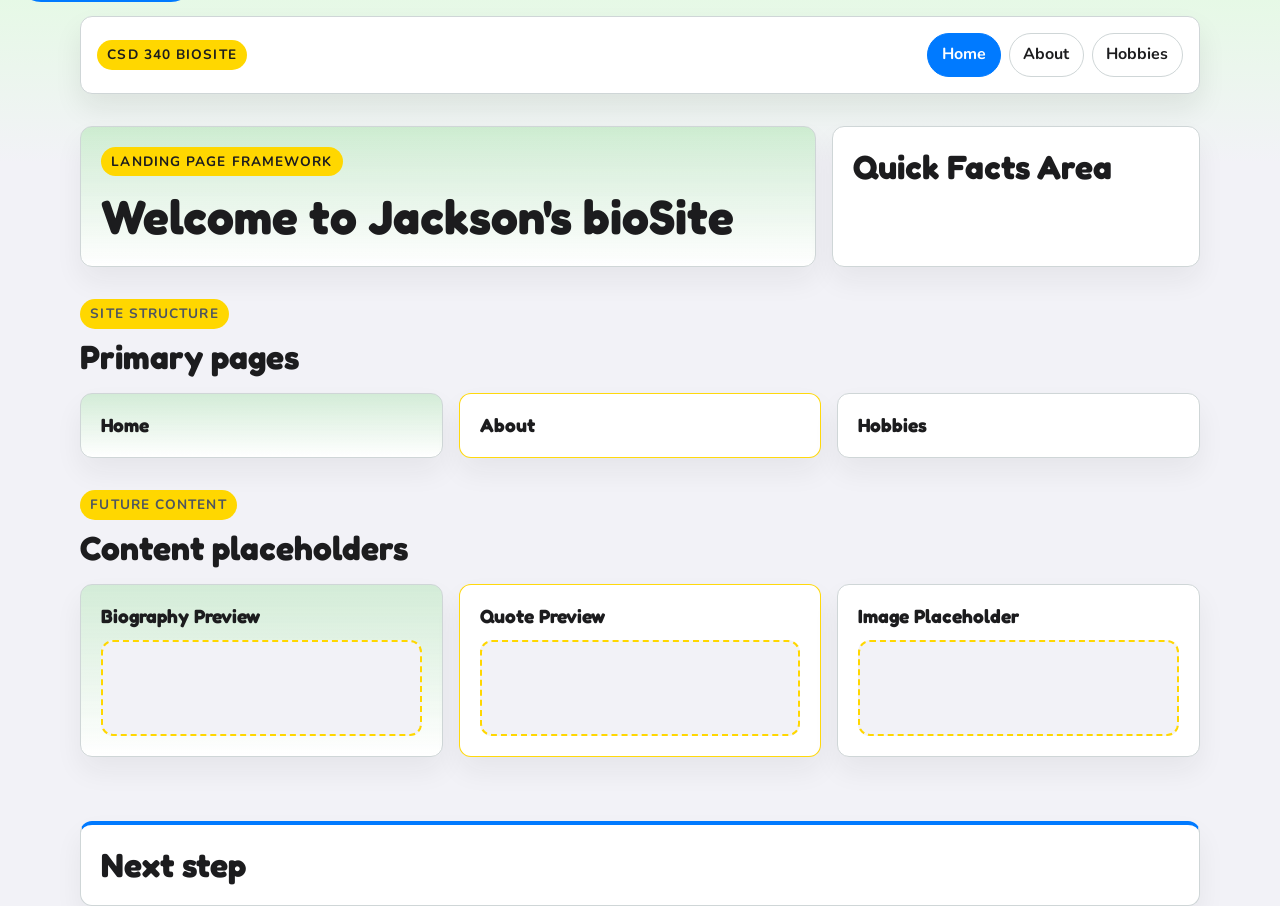
==== index.html @ bcb5617e "Comiting inital 3 html pages and linked CSS page for Module 6.3" ====
<!DOCTYPE html>
<html lang="en">
<head>
  <meta charset="UTF-8">
  <meta name="viewport" content="width=device-width, initial-scale=1.0">
  <meta name="description" content="Landing page framework for Jackson's bioSite.">
  <title>Jackson's bioSite | Home</title>
  <link rel="stylesheet" href="site.css">
</head>
<body>
  <a class="skip-link" href="#main-content">Skip to main content</a>
  <header class="site-header">
    <div class="site-shell header-bar">
      <div class="brand-block">
        <p class="page-tag">CSD 340 bioSite</p>
      </div>
      <nav aria-label="Primary navigation">
        <ul class="nav-list">
          <li><a aria-current="page" href="index.html">Home</a></li>
          <li><a href="about.html">About</a></li>
          <li><a href="hobbies.html">Hobbies</a></li>
        </ul>
      </nav>
    </div>
  </header>

  <main id="main-content">
    <section class="site-shell hero">
      <div class="hero-copy">
        <p class="page-tag">Landing Page Framework</p>
        <h1>Welcome to Jackson's bioSite</h1>
      </div>

      <div class="hero-side">
        <div class="content-card">
          <h2>Quick Facts Area</h2>
        </div>
      </div>
    </section>

    <section class="site-shell section-block">
      <div class="section-heading">
        <p class="page-tag">Site Structure</p>
        <h2>Primary pages</h2>
      </div>
      <div class="card-grid three-up">
        <article class="content-card">
          <h3>Home</h3>
        </article>
        <article class="content-card">
          <h3>About</h3>
        </article>
        <article class="content-card">
          <h3>Hobbies</h3>
        </article>
      </div>
    </section>

    <section class="site-shell section-block">
      <div class="section-heading">
        <p class="page-tag">Future Content</p>
        <h2>Content placeholders</h2>
      </div>
      <div class="card-grid three-up">
        <article class="content-card">
          <h3>Biography Preview</h3>
          <div class="placeholder-box"></div>
        </article>
        <article class="content-card">
          <h3>Quote Preview</h3>
          <div class="placeholder-box"></div>
        </article>
        <article class="content-card">
          <h3>Image Placeholder</h3>
          <div class="placeholder-box"></div>
        </article>
      </div>
    </section>
  </main>

  <footer class="site-shell">
    <div class="footer-card">
      <h2>Next step</h2>
    </div>
  </footer>
</body>
</html>
---- site.css ----
@import url("https://fonts.googleapis.com/css2?family=Fredoka+One&family=Nunito:wght@400;600;700;800&display=swap");

:root {
  --color-background: #f2f2f7;
  --color-surface: #ffffff;
  --color-border: #cfd6d7;
  --color-text: #1c1c1e;
  --color-muted: #4e5560;
  --color-accent: #007aff;
  --color-highlight: #ffd700;
  --color-support: #32cd32;
  --font-heading: "Fredoka One", "Trebuchet MS", sans-serif;
  --font-body: "Nunito", Arial, Helvetica, sans-serif;
  --space-1: 0.5rem;
  --space-2: 1rem;
  --space-3: 1.5rem;
  --space-4: 2rem;
  --radius: 0.75rem;
  --site-width: 70rem;
}

* {
  box-sizing: border-box;
}

body {
  margin: 0;
  font-family: var(--font-body);
  line-height: 1.6;
  color: var(--color-text);
  background:
    linear-gradient(180deg, rgba(50, 205, 50, 0.12) 0%, rgba(242, 242, 247, 1) 18%, rgba(242, 242, 247, 1) 100%);
}

a {
  color: var(--color-accent);
  transition: color 160ms ease, background-color 160ms ease, border-color 160ms ease;
}

a:hover,
a:focus-visible {
  color: var(--color-text);
}

h1,
h2,
h3 {
  margin: 0;
  font-family: var(--font-heading);
  line-height: 1.2;
}

h1 {
  font-size: clamp(2rem, 1.8rem + 1.5vw, 3rem);
}

h2 {
  font-size: clamp(1.5rem, 1.3rem + 1vw, 2.2rem);
}

h3 {
  font-size: 1.2rem;
}

p,
ul {
  margin: 0;
}

ul {
  padding-left: 1.25rem;
}

.skip-link {
  position: absolute;
  left: 1rem;
  top: -3rem;
  padding: 0.75rem 1rem;
  background: var(--color-accent);
  color: var(--color-surface);
  text-decoration: none;
  border-radius: 999px;
}

.skip-link:focus {
  top: 1rem;
}

.site-shell {
  width: min(calc(100% - 2rem), var(--site-width));
  margin: 0 auto;
}

.page-tag {
  display: inline-flex;
  align-items: center;
  width: fit-content;
  padding: 0.25rem 0.65rem;
  border-radius: 999px;
  font-size: 0.85rem;
  font-weight: 700;
  letter-spacing: 0.08em;
  text-transform: uppercase;
  color: var(--color-text);
  background: var(--color-highlight);
}

.site-header {
  padding: var(--space-2) 0;
}

.header-bar {
  display: flex;
  flex-wrap: wrap;
  align-items: center;
  justify-content: space-between;
  gap: var(--space-2);
  padding: var(--space-2);
  border: 1px solid var(--color-border);
  border-radius: var(--radius);
  background: var(--color-surface);
  box-shadow: 0 14px 28px rgba(28, 28, 30, 0.08);
}

.brand-block {
  display: grid;
  gap: 0.25rem;
}

.nav-list {
  display: flex;
  flex-wrap: wrap;
  gap: 0.5rem;
  margin: 0;
  padding: 0;
  list-style: none;
}

.nav-list a {
  display: inline-block;
  padding: 0.5rem 0.85rem;
  border: 1px solid var(--color-border);
  border-radius: 999px;
  text-decoration: none;
  color: var(--color-text);
  background: var(--color-surface);
  font-weight: 700;
}

.nav-list a[aria-current="page"] {
  background: var(--color-accent);
  border-color: var(--color-accent);
  color: var(--color-surface);
}

.nav-list a:hover,
.nav-list a:focus-visible {
  background: var(--color-accent);
  border-color: var(--color-accent);
  color: var(--color-surface);
}

main {
  padding-bottom: var(--space-4);
}

.hero {
  display: grid;
  gap: var(--space-2);
  padding: var(--space-2) 0 var(--space-4);
}

.hero-copy,
.content-card,
.footer-card {
  display: grid;
  gap: 0.75rem;
  padding: 1.25rem;
  border: 1px solid var(--color-border);
  border-radius: var(--radius);
  background: var(--color-surface);
  box-shadow: 0 14px 28px rgba(28, 28, 30, 0.06);
}

.hero-copy {
  background: linear-gradient(180deg, rgba(50, 205, 50, 0.18) 0%, rgba(255, 255, 255, 0.98) 100%);
}

.hero-side,
.card-grid {
  display: grid;
  gap: var(--space-2);
}

.section-block {
  padding-bottom: var(--space-4);
}

.section-heading {
  display: grid;
  gap: 0.5rem;
  margin-bottom: var(--space-2);
}

.section-heading p,
.content-card p,
.content-card li,
.footer-card p {
  color: var(--color-muted);
}

.placeholder-box {
  min-height: 6rem;
  padding: 1rem;
  border: 2px dashed var(--color-highlight);
  border-radius: var(--radius);
  background: var(--color-background);
  color: var(--color-muted);
}

.content-card h3,
.footer-card h2,
.hero-copy h1,
.hero-side h2,
.section-heading h2 {
  color: var(--color-text);
}

.card-grid.three-up .content-card:first-child {
  background: linear-gradient(180deg, rgba(50, 205, 50, 0.16) 0%, rgba(255, 255, 255, 1) 100%);
}

.card-grid.three-up .content-card:nth-child(2) {
  border-color: rgba(255, 215, 0, 0.95);
}

.footer-card {
  border-top: 4px solid var(--color-accent);
}

.placeholder-list {
  display: grid;
  gap: 0.4rem;
}

@media (min-width: 760px) {
  .hero {
    grid-template-columns: minmax(0, 2fr) minmax(16rem, 1fr);
  }

  .card-grid.two-up {
    grid-template-columns: repeat(2, minmax(0, 1fr));
  }

  .card-grid.three-up {
    grid-template-columns: repeat(3, minmax(0, 1fr));
  }
}
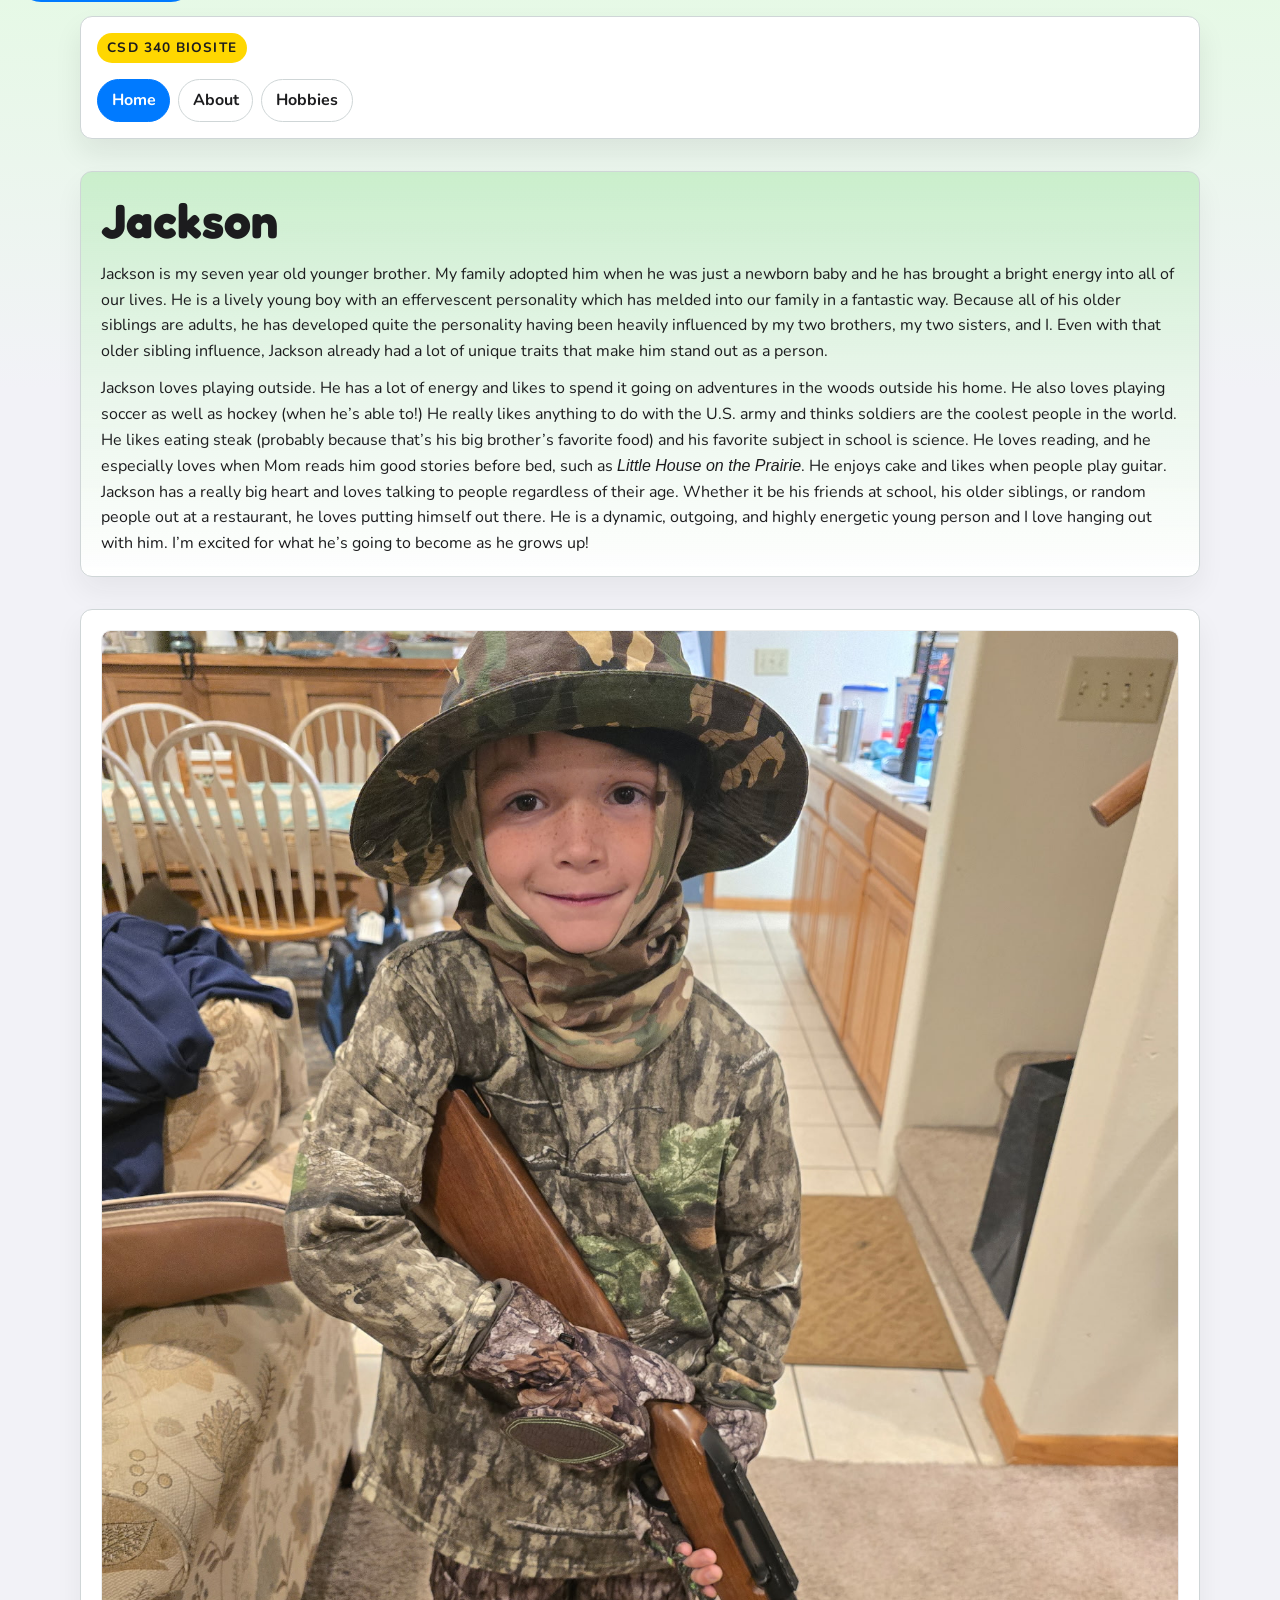
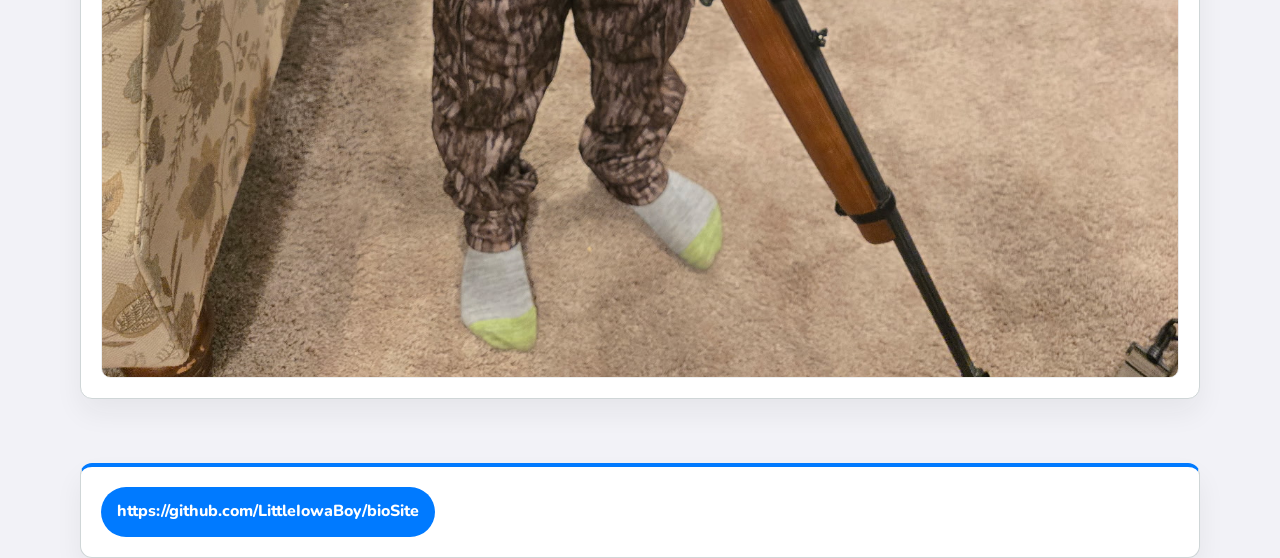
==== commit cb504c48: "Update bioSite pages and assets" ====
--- a/index.html
+++ b/index.html
@@ -3,7 +3,7 @@
 <head>
   <meta charset="UTF-8">
   <meta name="viewport" content="width=device-width, initial-scale=1.0">
-  <meta name="description" content="Landing page framework for Jackson's bioSite.">
+  <meta name="description" content="">
   <title>Jackson's bioSite | Home</title>
   <link rel="stylesheet" href="site.css">
 </head>
@@ -27,60 +27,24 @@
   <main id="main-content">
     <section class="site-shell hero">
       <div class="hero-copy">
-        <p class="page-tag">Landing Page Framework</p>
-        <h1>Welcome to Jackson's bioSite</h1>
-      </div>
-
-      <div class="hero-side">
-        <div class="content-card">
-          <h2>Quick Facts Area</h2>
-        </div>
+        <h1>Jackson</h1>
+        <p>Jackson is my seven year old younger brother. My family adopted him when he was just a newborn baby and he has brought a bright energy into all of our lives. He is a lively young boy with an effervescent personality which has melded into our family in a fantastic way. Because all of his older siblings are adults, he has developed quite the personality having been heavily influenced by my two brothers, my two sisters, and I. Even with that older sibling influence, Jackson already had a lot of unique traits that make him stand out as a person.</p>
+        <p>Jackson loves playing outside. He has a lot of energy and likes to spend it going on adventures in the woods outside his home. He also loves playing soccer as well as hockey (when he&rsquo;s able to!) He really likes anything to do with the U.S. army and thinks soldiers are the coolest people in the world. He likes eating steak (probably because that&rsquo;s his big brother&rsquo;s favorite food) and his favorite subject in school is science. He loves reading, and he especially loves when Mom reads him good stories before bed, such as <em>Little House on the Prairie</em>. He enjoys cake and likes when people play guitar. Jackson has a really big heart and loves talking to people regardless of their age. Whether it be his friends at school, his older siblings, or random people out at a restaurant, he loves putting himself out there. He is a dynamic, outgoing, and highly energetic young person and I love hanging out with him. I&rsquo;m excited for what he&rsquo;s going to become as he grows up!</p>
       </div>
     </section>
 
     <section class="site-shell section-block">
-      <div class="section-heading">
-        <p class="page-tag">Site Structure</p>
-        <h2>Primary pages</h2>
-      </div>
-      <div class="card-grid three-up">
-        <article class="content-card">
-          <h3>Home</h3>
-        </article>
-        <article class="content-card">
-          <h3>About</h3>
-        </article>
-        <article class="content-card">
-          <h3>Hobbies</h3>
-        </article>
-      </div>
-    </section>
-
-    <section class="site-shell section-block">
-      <div class="section-heading">
-        <p class="page-tag">Future Content</p>
-        <h2>Content placeholders</h2>
-      </div>
-      <div class="card-grid three-up">
-        <article class="content-card">
-          <h3>Biography Preview</h3>
-          <div class="placeholder-box"></div>
-        </article>
-        <article class="content-card">
-          <h3>Quote Preview</h3>
-          <div class="placeholder-box"></div>
-        </article>
-        <article class="content-card">
-          <h3>Image Placeholder</h3>
-          <div class="placeholder-box"></div>
-        </article>
+      <div class="card-grid">
+        <figure class="content-card media-figure">
+          <img src="images/jackson.jpg" alt="Jackson is my seven year old younger brother.">
+        </figure>
       </div>
     </section>
   </main>
 
   <footer class="site-shell">
     <div class="footer-card">
-      <h2>Next step</h2>
+      <a class="external-link" href="https://github.com/LittleIowaBoy/bioSite" target="_blank" rel="noopener noreferrer">https://github.com/LittleIowaBoy/bioSite</a>
     </div>
   </footer>
 </body>
--- a/site.css
+++ b/site.css
@@ -63,12 +63,19 @@
 }
 
 p,
-ul {
+ul,
+figure,
+blockquote {
   margin: 0;
 }
 
 ul {
   padding-left: 1.25rem;
+}
+
+img {
+  display: block;
+  max-width: 100%;
 }
 
 .skip-link {
@@ -110,10 +117,7 @@
 }
 
 .header-bar {
-  display: flex;
-  flex-wrap: wrap;
-  align-items: center;
-  justify-content: space-between;
+  display: grid;
   gap: var(--space-2);
   padding: var(--space-2);
   border: 1px solid var(--color-border);
@@ -188,6 +192,11 @@
 
 .hero-side,
 .card-grid {
+  display: grid;
+  gap: var(--space-2);
+}
+
+.media-layout {
   display: grid;
   gap: var(--space-2);
 }
@@ -218,6 +227,47 @@
   color: var(--color-muted);
 }
 
+.fact-list {
+  display: grid;
+  gap: 0.5rem;
+  padding-left: 1.1rem;
+}
+
+.media-figure {
+  margin: 0;
+  align-content: start;
+}
+
+.media-figure img {
+  width: 100%;
+  aspect-ratio: 4 / 5;
+  object-fit: cover;
+  border-radius: calc(var(--radius) - 0.15rem);
+  border: 1px solid rgba(28, 28, 30, 0.08);
+}
+
+.link-card {
+  background: linear-gradient(180deg, rgba(255, 215, 0, 0.18) 0%, rgba(255, 255, 255, 1) 100%);
+}
+
+.external-link {
+  display: inline-flex;
+  align-items: center;
+  width: fit-content;
+  padding: 0.75rem 1rem;
+  border-radius: 999px;
+  background: var(--color-accent);
+  color: var(--color-surface);
+  text-decoration: none;
+  font-weight: 800;
+}
+
+.external-link:hover,
+.external-link:focus-visible {
+  color: var(--color-surface);
+  background: #005fcc;
+}
+
 .content-card h3,
 .footer-card h2,
 .hero-copy h1,
@@ -226,14 +276,6 @@
   color: var(--color-text);
 }
 
-.card-grid.three-up .content-card:first-child {
-  background: linear-gradient(180deg, rgba(50, 205, 50, 0.16) 0%, rgba(255, 255, 255, 1) 100%);
-}
-
-.card-grid.three-up .content-card:nth-child(2) {
-  border-color: rgba(255, 215, 0, 0.95);
-}
-
 .footer-card {
   border-top: 4px solid var(--color-accent);
 }
@@ -241,18 +283,4 @@
 .placeholder-list {
   display: grid;
   gap: 0.4rem;
-}
-
-@media (min-width: 760px) {
-  .hero {
-    grid-template-columns: minmax(0, 2fr) minmax(16rem, 1fr);
-  }
-
-  .card-grid.two-up {
-    grid-template-columns: repeat(2, minmax(0, 1fr));
-  }
-
-  .card-grid.three-up {
-    grid-template-columns: repeat(3, minmax(0, 1fr));
-  }
 }
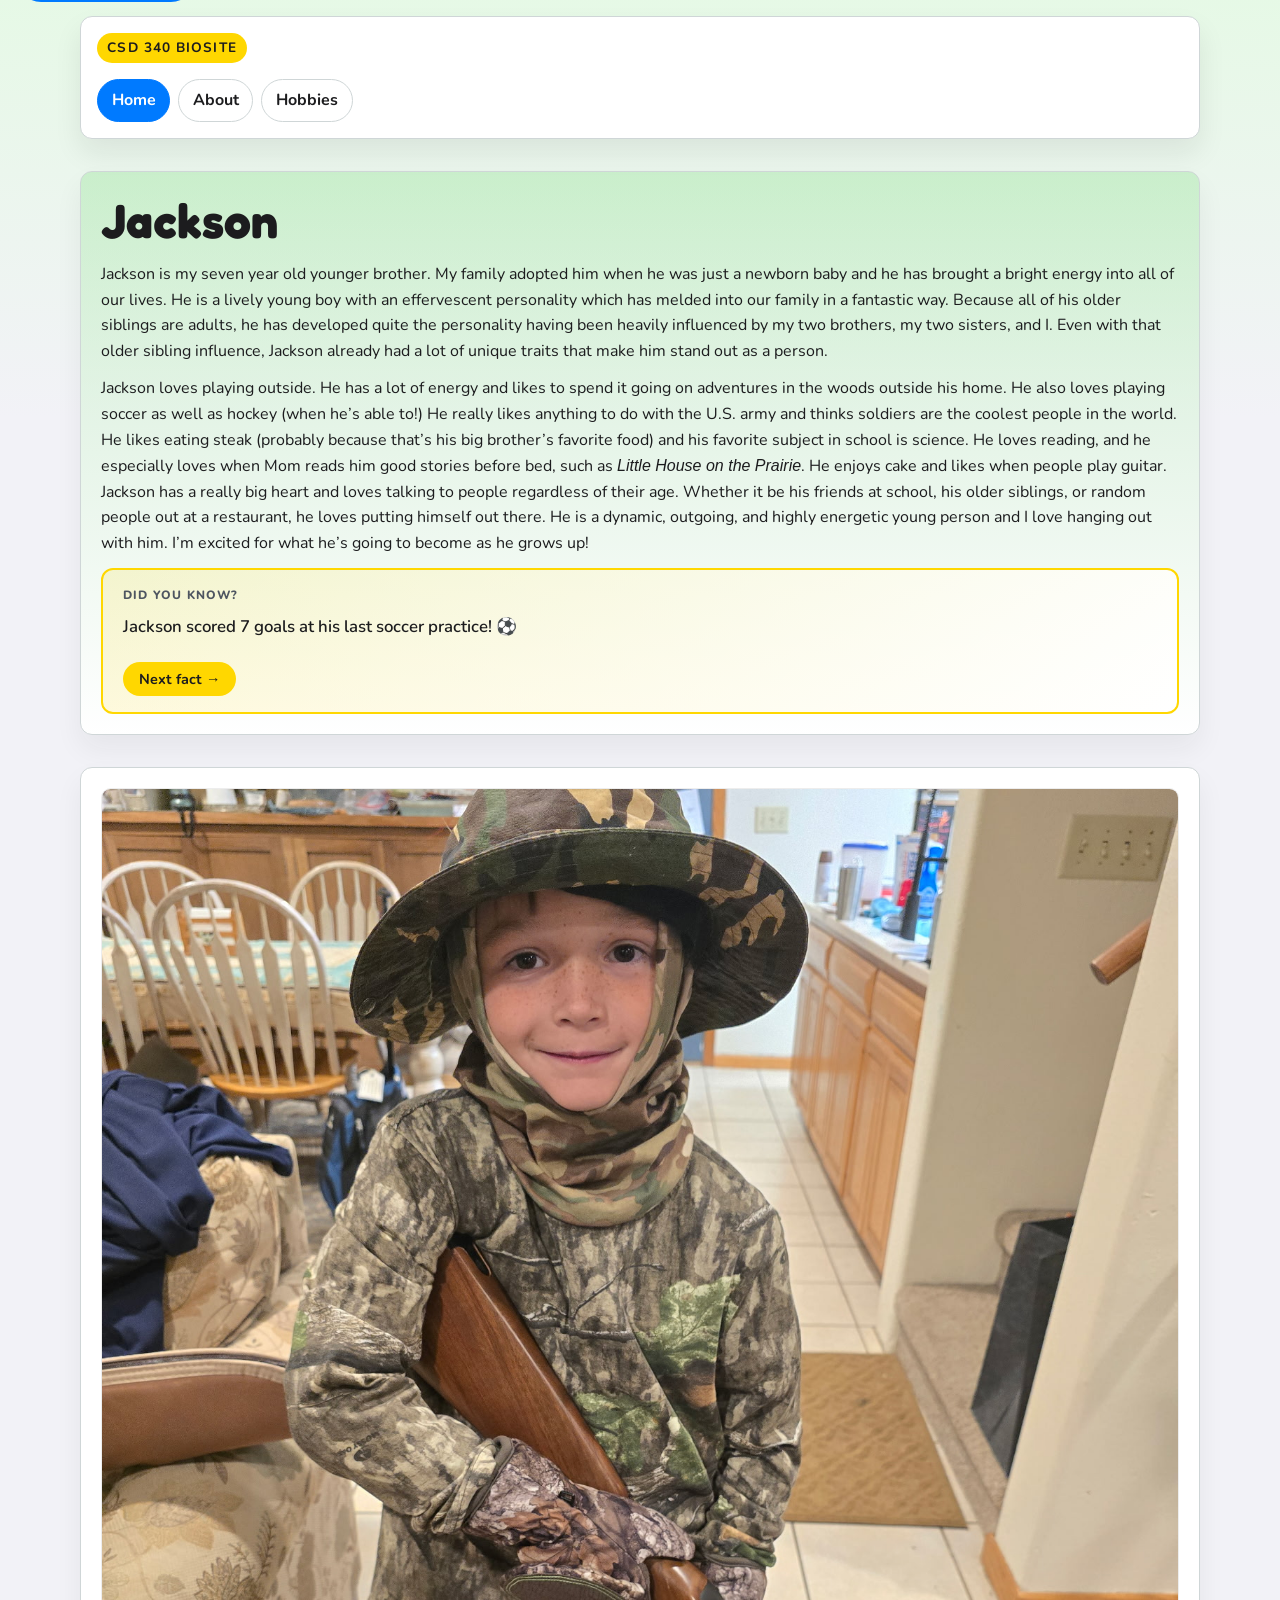
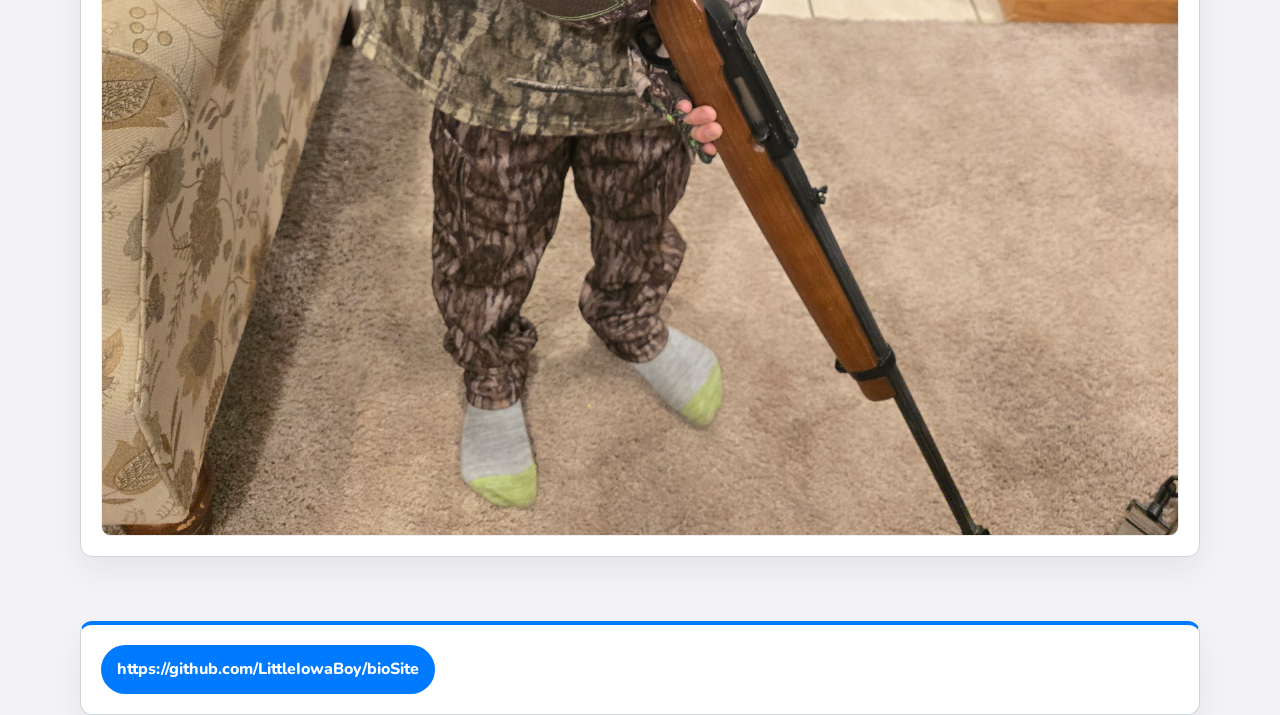
==== commit 46048a23: "Pushing finalized bioSite project" ====
--- a/index.html
+++ b/index.html
@@ -3,7 +3,7 @@
 <head>
   <meta charset="UTF-8">
   <meta name="viewport" content="width=device-width, initial-scale=1.0">
-  <meta name="description" content="">
+  <meta name="description" content="Meet Jackson, a lively seven-year-old with a big heart, a love of adventure, and an energy that lights up every room.">
   <title>Jackson's bioSite | Home</title>
   <link rel="stylesheet" href="site.css">
 </head>
@@ -30,6 +30,11 @@
         <h1>Jackson</h1>
         <p>Jackson is my seven year old younger brother. My family adopted him when he was just a newborn baby and he has brought a bright energy into all of our lives. He is a lively young boy with an effervescent personality which has melded into our family in a fantastic way. Because all of his older siblings are adults, he has developed quite the personality having been heavily influenced by my two brothers, my two sisters, and I. Even with that older sibling influence, Jackson already had a lot of unique traits that make him stand out as a person.</p>
         <p>Jackson loves playing outside. He has a lot of energy and likes to spend it going on adventures in the woods outside his home. He also loves playing soccer as well as hockey (when he&rsquo;s able to!) He really likes anything to do with the U.S. army and thinks soldiers are the coolest people in the world. He likes eating steak (probably because that&rsquo;s his big brother&rsquo;s favorite food) and his favorite subject in school is science. He loves reading, and he especially loves when Mom reads him good stories before bed, such as <em>Little House on the Prairie</em>. He enjoys cake and likes when people play guitar. Jackson has a really big heart and loves talking to people regardless of their age. Whether it be his friends at school, his older siblings, or random people out at a restaurant, he loves putting himself out there. He is a dynamic, outgoing, and highly energetic young person and I love hanging out with him. I&rsquo;m excited for what he&rsquo;s going to become as he grows up!</p>
+        <div class="fact-rotator" id="fact-rotator" aria-live="polite">
+          <span class="fact-label">Did you know?</span>
+          <p class="fact-text" id="fact-text">Jackson scored 7 goals at his last soccer practice! &#x26BD;</p>
+          <button class="fact-btn" id="fact-next">Next fact &rarr;</button>
+        </div>
       </div>
     </section>
 
@@ -47,5 +52,6 @@
       <a class="external-link" href="https://github.com/LittleIowaBoy/bioSite" target="_blank" rel="noopener noreferrer">https://github.com/LittleIowaBoy/bioSite</a>
     </div>
   </footer>
+  <script src="site.js"></script>
 </body>
 </html>
--- a/site.css
+++ b/site.css
@@ -246,6 +246,15 @@
   border: 1px solid rgba(28, 28, 30, 0.08);
 }
 
+.card-img {
+  display: block;
+  width: 200px;
+  height: 200px;
+  object-fit: contain;
+  border-radius: calc(var(--radius) - 0.25rem);
+  border: 1px solid rgba(28, 28, 30, 0.08);
+}
+
 .link-card {
   background: linear-gradient(180deg, rgba(255, 215, 0, 0.18) 0%, rgba(255, 255, 255, 1) 100%);
 }
@@ -283,4 +292,295 @@
 .placeholder-list {
   display: grid;
   gap: 0.4rem;
+}
+
+/* ═══ Stage 1 — polish ═══════════════════════════════════════ */
+
+/* Card entrance animation */
+@keyframes fadeSlideUp {
+  from {
+    opacity: 0;
+    transform: translateY(16px);
+  }
+  to {
+    opacity: 1;
+    transform: translateY(0);
+  }
+}
+
+.hero-copy {
+  animation: fadeSlideUp 0.4s ease both;
+}
+
+.content-card {
+  animation: fadeSlideUp 0.45s ease both;
+  transition: transform 200ms ease, box-shadow 200ms ease;
+}
+
+.card-grid > .content-card:nth-child(1) { animation-delay: 0.05s; }
+.card-grid > .content-card:nth-child(2) { animation-delay: 0.10s; }
+.card-grid > .content-card:nth-child(3) { animation-delay: 0.15s; }
+.card-grid > .content-card:nth-child(4) { animation-delay: 0.20s; }
+.card-grid > .content-card:nth-child(5) { animation-delay: 0.25s; }
+.card-grid > .content-card:nth-child(6) { animation-delay: 0.30s; }
+
+/* Card hover lift */
+.content-card:hover {
+  transform: translateY(-4px);
+  box-shadow: 0 22px 44px rgba(28, 28, 30, 0.13);
+}
+
+/* Fluid card images — overrides fixed 200 × 200 */
+.card-img {
+  width: 100%;
+  height: auto;
+  aspect-ratio: 4 / 3;
+  object-fit: contain;
+  background: var(--color-background);
+  cursor: zoom-in;
+}
+
+.media-figure img {
+  cursor: zoom-in;
+}
+
+/* Dark mode */
+@media (prefers-color-scheme: dark) {
+  :root {
+    --color-background: #1a2e1a;
+    --color-surface:    #213521;
+    --color-border:     #2e4a2e;
+    --color-text:       #f2f2f7;
+    --color-muted:      #b8c8b8;
+    --color-accent:     #4da6ff;
+    --color-highlight:  #ffd84d;
+    --color-support:    #4ddb4d;
+  }
+
+  body {
+    background: linear-gradient(
+      180deg,
+      rgba(50, 205, 50, 0.18) 0%,
+      #1a2e1a 18%,
+      #1a2e1a 100%
+    );
+  }
+
+  .hero-copy {
+    background: linear-gradient(
+      180deg,
+      rgba(50, 205, 50, 0.20) 0%,
+      rgba(33, 53, 33, 0.98) 100%
+    );
+  }
+
+  /* Shadows are invisible on dark bg — use black-based depth instead */
+  .header-bar {
+    box-shadow: 0 14px 28px rgba(0, 0, 0, 0.40);
+  }
+
+  .hero-copy,
+  .content-card,
+  .footer-card {
+    box-shadow: 0 14px 28px rgba(0, 0, 0, 0.35);
+  }
+
+  .quiz-question {
+    box-shadow: 0 8px 20px rgba(0, 0, 0, 0.30);
+  }
+}
+
+/* ═══ Stage 2 — interactive features ════════════════════════ */
+
+/* Fact rotator */
+.fact-rotator {
+  display: grid;
+  gap: 0.5rem;
+  padding: 1rem 1.25rem;
+  border: 2px solid var(--color-highlight);
+  border-radius: var(--radius);
+  background: linear-gradient(135deg, rgba(255, 215, 0, 0.15) 0%, var(--color-surface) 100%);
+}
+
+.fact-label {
+  font-size: 0.75rem;
+  font-weight: 800;
+  letter-spacing: 0.1em;
+  text-transform: uppercase;
+  color: var(--color-muted);
+}
+
+.fact-text {
+  margin: 0;
+  font-weight: 600;
+  font-size: 1.05rem;
+  color: var(--color-text);
+  min-height: 2.4em;
+  transition: opacity 300ms ease;
+}
+
+.fact-text.fading {
+  opacity: 0;
+}
+
+.fact-btn {
+  justify-self: start;
+  padding: 0.45rem 1rem;
+  border: none;
+  border-radius: 999px;
+  background: var(--color-highlight);
+  color: var(--color-text);
+  font-family: var(--font-body);
+  font-weight: 700;
+  font-size: 0.9rem;
+  cursor: pointer;
+  transition: background 160ms ease, transform 160ms ease;
+}
+
+.fact-btn:hover,
+.fact-btn:focus-visible {
+  background: #e6c200;
+  transform: translateY(-1px);
+}
+
+/* Quiz */
+.quiz-wrap {
+  display: grid;
+  gap: var(--space-2);
+}
+
+.quiz-question {
+  display: grid;
+  gap: 0.75rem;
+  padding: 1.25rem;
+  border: 1px solid var(--color-border);
+  border-radius: var(--radius);
+  background: var(--color-surface);
+  box-shadow: 0 8px 20px rgba(28, 28, 30, 0.05);
+}
+
+.quiz-question p {
+  margin: 0;
+  font-weight: 700;
+  color: var(--color-text) !important;
+}
+
+.quiz-options {
+  display: grid;
+  gap: 0.4rem;
+}
+
+.quiz-option {
+  display: flex;
+  align-items: center;
+  padding: 0.55rem 0.85rem;
+  border: 1.5px solid var(--color-border);
+  border-radius: 999px;
+  background: var(--color-background);
+  font-family: var(--font-body);
+  font-size: 0.95rem;
+  font-weight: 600;
+  cursor: pointer;
+  text-align: left;
+  color: var(--color-text);
+  transition: border-color 160ms ease, background 160ms ease;
+}
+
+.quiz-option:hover:not(:disabled) {
+  border-color: var(--color-accent);
+  background: var(--color-surface);
+}
+
+.quiz-option.correct {
+  border-color: var(--color-support);
+  background: rgba(50, 205, 50, 0.12);
+}
+
+.quiz-option.incorrect {
+  border-color: #ff3b30;
+  background: rgba(255, 59, 48, 0.1);
+}
+
+.quiz-submit {
+  justify-self: start;
+  padding: 0.65rem 1.5rem;
+  border: none;
+  border-radius: 999px;
+  background: var(--color-accent);
+  color: #fff;
+  font-family: var(--font-body);
+  font-weight: 700;
+  font-size: 1rem;
+  cursor: pointer;
+  transition: background 160ms ease, transform 160ms ease;
+}
+
+.quiz-submit:hover:not(:disabled),
+.quiz-submit:focus-visible:not(:disabled) {
+  background: #005fcc;
+  transform: translateY(-1px);
+}
+
+.quiz-submit:disabled {
+  opacity: 0.5;
+  cursor: default;
+}
+
+.quiz-result {
+  display: none;
+  padding: 1.25rem;
+  border-radius: var(--radius);
+  text-align: center;
+  font-family: var(--font-heading);
+  font-size: 1.5rem;
+  border: 2px solid var(--color-support);
+  background: rgba(50, 205, 50, 0.1);
+  color: var(--color-text);
+}
+
+/* Lightbox */
+.lightbox-overlay {
+  display: none;
+  position: fixed;
+  inset: 0;
+  background: rgba(0, 0, 0, 0.88);
+  z-index: 1000;
+  align-items: center;
+  justify-content: center;
+  padding: var(--space-2);
+}
+
+.lightbox-overlay.open {
+  display: flex;
+}
+
+.lightbox-img {
+  max-width: 90vw;
+  max-height: 85vh;
+  border-radius: var(--radius);
+  box-shadow: 0 30px 80px rgba(0, 0, 0, 0.6);
+  object-fit: contain;
+}
+
+.lightbox-close {
+  position: fixed;
+  top: 1rem;
+  right: 1rem;
+  width: 2.5rem;
+  height: 2.5rem;
+  display: flex;
+  align-items: center;
+  justify-content: center;
+  border: none;
+  border-radius: 50%;
+  background: rgba(255, 255, 255, 0.15);
+  color: #fff;
+  font-size: 1.25rem;
+  cursor: pointer;
+  transition: background 160ms ease;
+}
+
+.lightbox-close:hover,
+.lightbox-close:focus-visible {
+  background: rgba(255, 255, 255, 0.3);
 }
